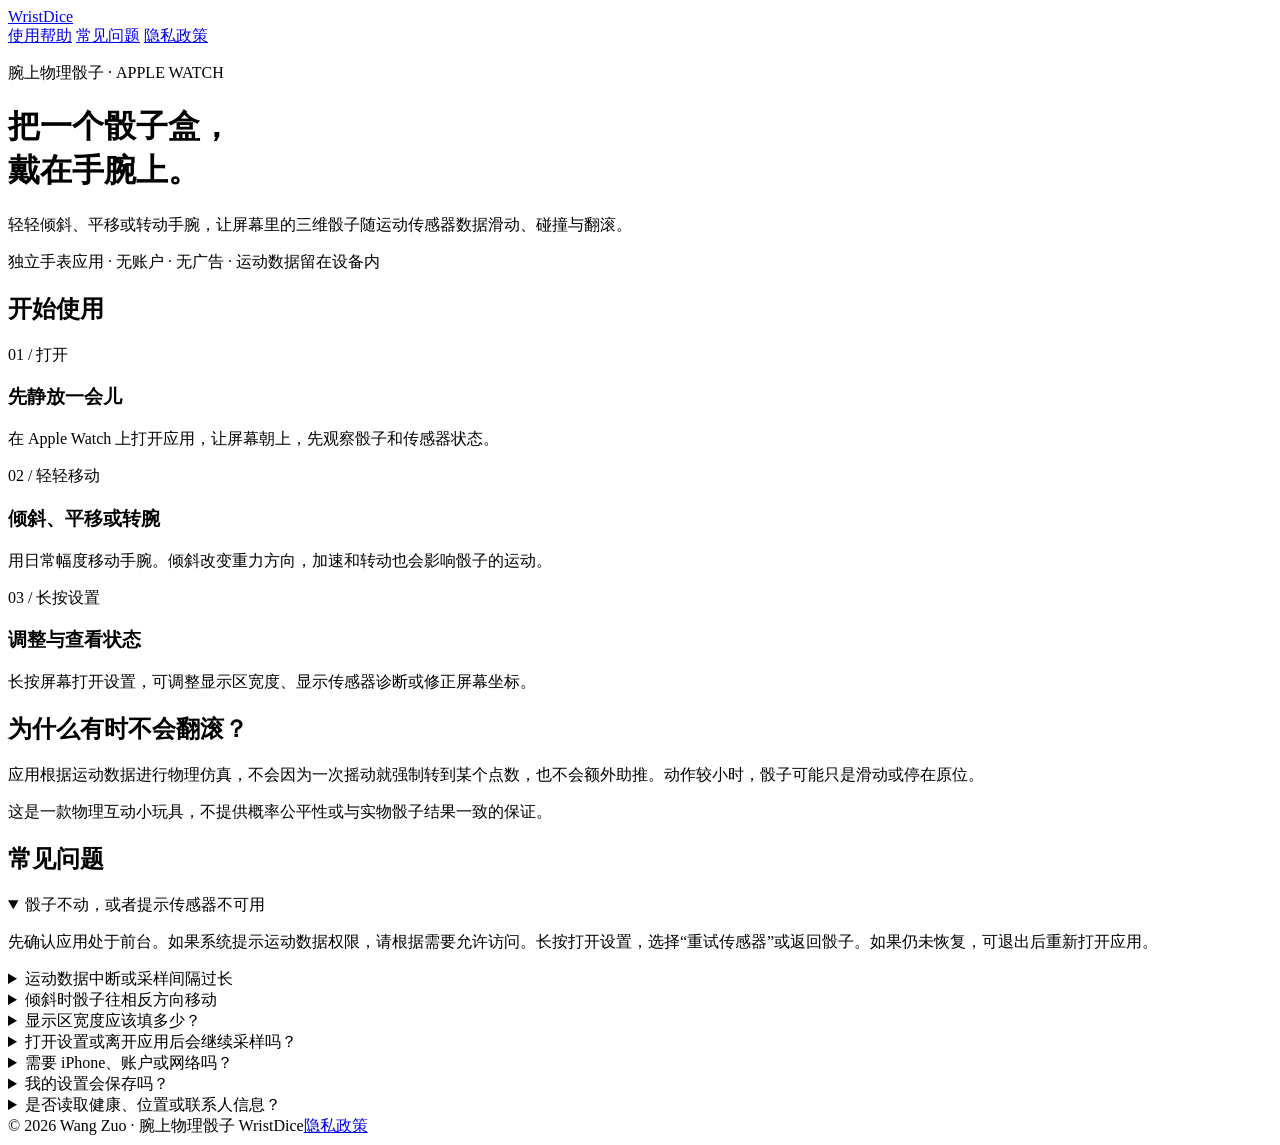
==== index.html @ 6f5874eb "Publish WristDice support website and privacy policy" ====
<!-- Generated by Trae Work -->
<!DOCTYPE html>
<html lang="zh-CN">
<head>
  <meta charset="utf-8">
  <meta name="viewport" content="width=device-width, initial-scale=1">
  <meta name="description" content="腕上物理骰子 WristDice 使用帮助：倾斜与转腕、设置、传感器问题和隐私说明。">
  <title>使用帮助 · 腕上物理骰子 WristDice</title>
  <link rel="stylesheet" href="assets/site.css">
  <script src="assets/contact-config.js" defer></script>
  <script src="assets/contact.js" defer></script>
</head>
<body>
  <div class="wrap">
    <header class="topbar">
      <a class="brand" href="index.html">WristDice</a>
      <nav class="nav" aria-label="网站导航">
        <a href="#start">使用帮助</a>
        <a href="#faq">常见问题</a>
        <a href="privacy.html">隐私政策</a>
      </nav>
    </header>
    <main>
      <div class="hero">
        <p class="eyebrow">腕上物理骰子 · APPLE WATCH</p>
        <h1>把一个骰子盒，<br>戴在手腕上。</h1>
        <p>轻轻倾斜、平移或转动手腕，让屏幕里的三维骰子随运动传感器数据滑动、碰撞与翻滚。</p>
        <p class="meta">独立手表应用 · 无账户 · 无广告 · 运动数据留在设备内</p>
      </div>
      <section id="start" aria-labelledby="start-title">
        <h2 id="start-title">开始使用</h2>
        <div class="cards">
          <article class="card"><span class="step">01 / 打开</span><h3>先静放一会儿</h3><p>在 Apple Watch 上打开应用，让屏幕朝上，先观察骰子和传感器状态。</p></article>
          <article class="card"><span class="step">02 / 轻轻移动</span><h3>倾斜、平移或转腕</h3><p>用日常幅度移动手腕。倾斜改变重力方向，加速和转动也会影响骰子的运动。</p></article>
          <article class="card"><span class="step">03 / 长按设置</span><h3>调整与查看状态</h3><p>长按屏幕打开设置，可调整显示区宽度、显示传感器诊断或修正屏幕坐标。</p></article>
        </div>
      </section>
      <section class="note">
        <h2>为什么有时不会翻滚？</h2>
        <p>应用根据运动数据进行物理仿真，不会因为一次摇动就强制转到某个点数，也不会额外助推。动作较小时，骰子可能只是滑动或停在原位。</p>
        <p class="muted">这是一款物理互动小玩具，不提供概率公平性或与实物骰子结果一致的保证。</p>
      </section>
      <section id="faq" aria-labelledby="faq-title">
        <h2 id="faq-title">常见问题</h2>
        <details open><summary>骰子不动，或者提示传感器不可用</summary><p>先确认应用处于前台。如果系统提示运动数据权限，请根据需要允许访问。长按打开设置，选择“重试传感器”或返回骰子。如果仍未恢复，可退出后重新打开应用。</p></details>
        <details><summary>运动数据中断或采样间隔过长</summary><p>应用会暂停仿真，避免继续使用过期的数据。长按打开设置后重试。反馈问题时，请附上提示文字、手表型号与 watchOS 版本。</p></details>
        <details><summary>倾斜时骰子往相反方向移动</summary><p>默认方向会根据表冠位置适配。缓慢抬高手表右边，骰子应向左移动。如果方向相反，可长按打开设置，切换“屏幕坐标额外旋转 180°”后再检查。</p></details>
        <details><summary>显示区宽度应该填多少？</summary><p>填写屏幕显示区域的实际宽度，而不是表壳标称尺寸。可在 28–42 mm 之间调整。这个值用于设置虚拟盒子的物理宽度；骰子边长为 9 mm，盒子深度为 20 mm。</p></details>
        <details><summary>打开设置或离开应用后会继续采样吗？</summary><p>打开设置、应用不再处于活动状态或退出时，会停止运动采样并暂停仿真。返回前台并关闭设置后恢复。</p></details>
        <details><summary>需要 iPhone、账户或网络吗？</summary><p>骰子互动在 Apple Watch 上独立运行，不要求应用账户，也不通过网络发送运动数据。应用的下载和安装由 Apple 的分发平台处理。</p></details>
        <details><summary>我的设置会保存吗？</summary><p>显示区宽度、诊断开关和坐标修正开关保存在设备本地，再次打开应用时会读取这些设置。</p></details>
        <details><summary>是否读取健康、位置或联系人信息？</summary><p>1.0 版本的骰子互动使用设备运动数据，不读取健康记录、位置、联系人、照片或麦克风数据。详细处理方式见<a href="privacy.html">隐私政策</a>。</p></details>
      </section>
      <section id="contact" class="card" hidden aria-labelledby="contact-title">
        <h2 id="contact-title">联系支持</h2>
        <p>请在邮件中描述遇到的问题，并附上手表型号、watchOS 版本、应用版本、表冠方向与诊断页面显示的采样频率。</p>
        <p>无需提供密码或完整运动记录。</p>
        <a class="button" data-support-email href="#contact">发送支持邮件</a>
        <p class="muted" style="margin-top:14px" data-support-address></p>
      </section>
    </main>
    <footer><span>© 2026 Wang Zuo · 腕上物理骰子 WristDice</span><a href="privacy.html">隐私政策</a></footer>
  </div>
</body>
</html>
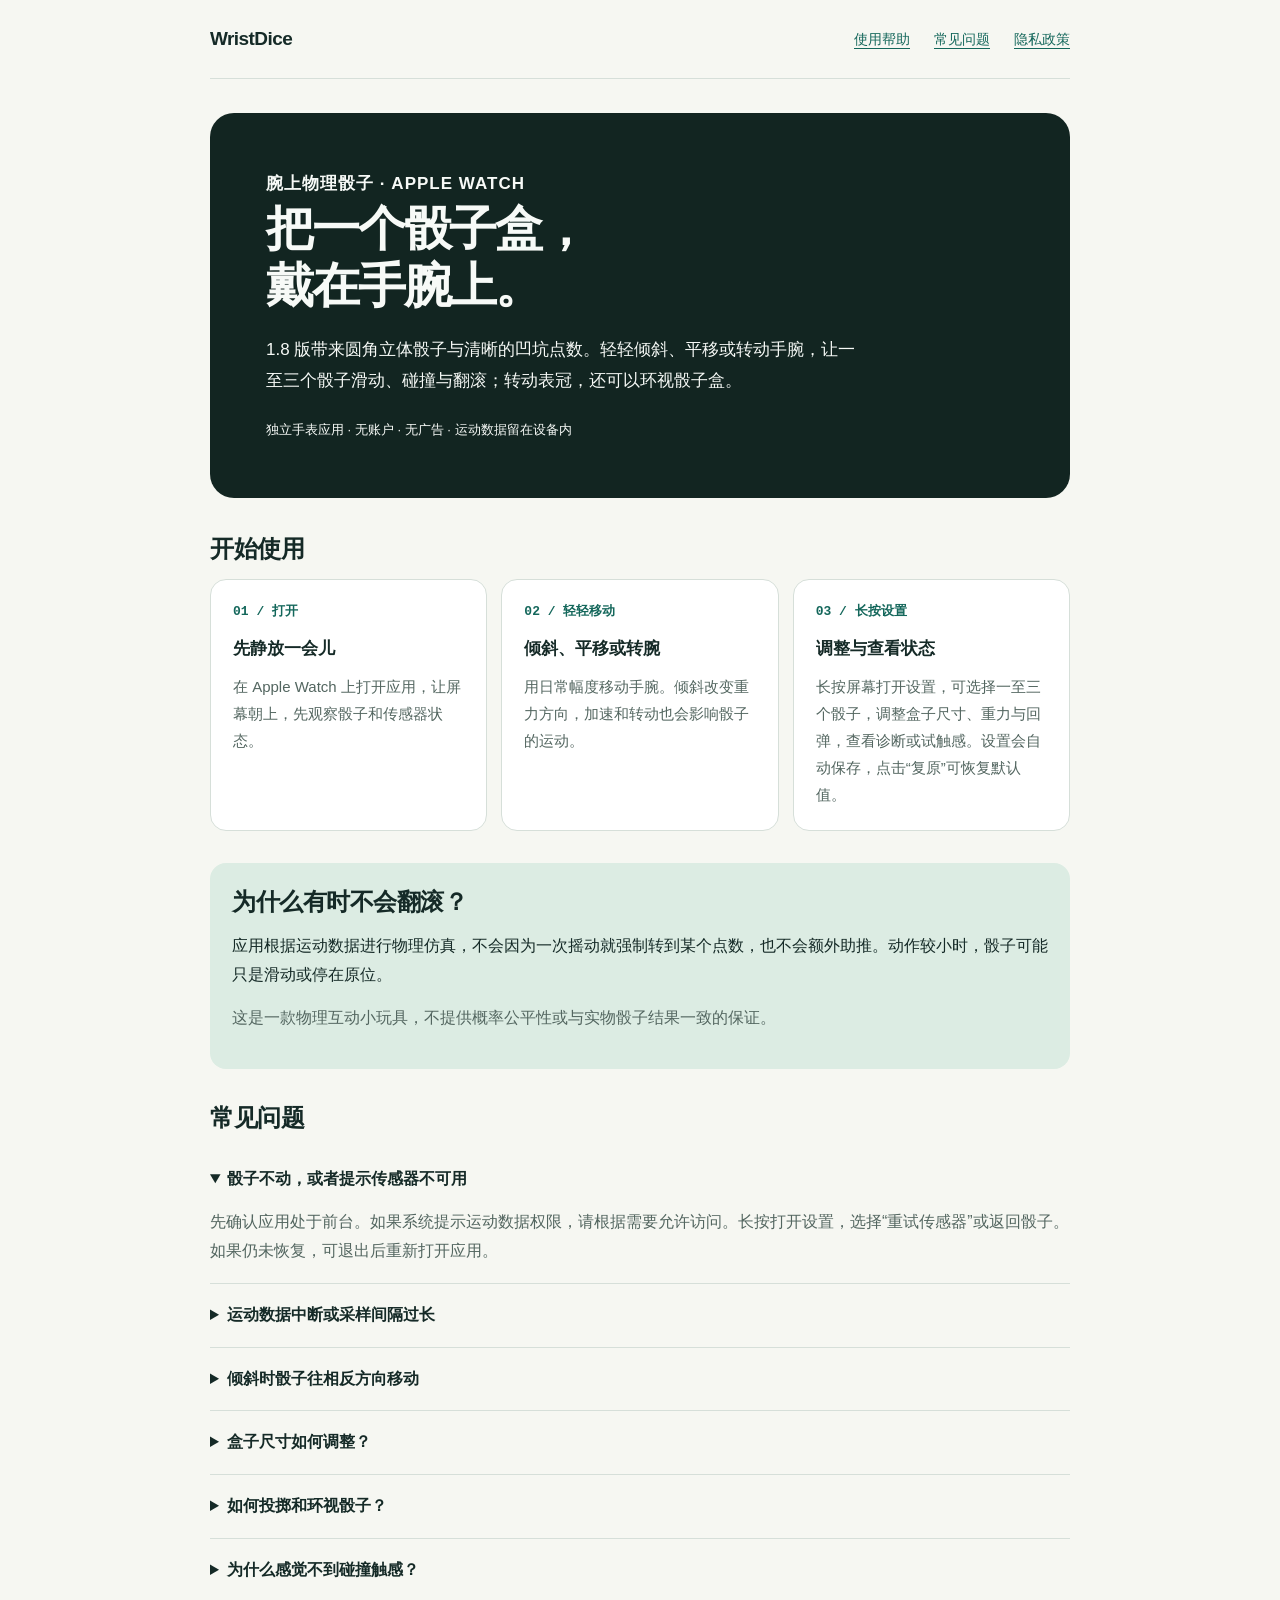
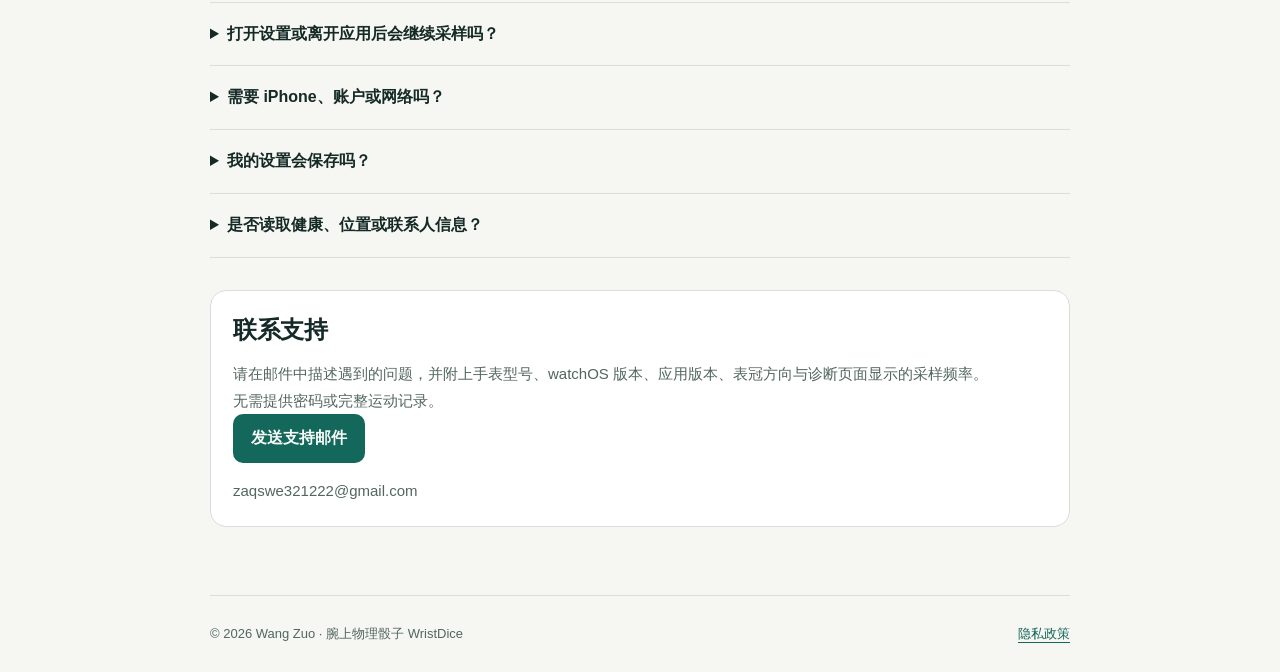
==== commit 5a26ee36: "Update support for WristDice 1.8 Updated content for the app description, usage instructions, and FA" ====
--- a/index.html
+++ b/index.html
@@ -24,7 +24,7 @@
       <div class="hero">
         <p class="eyebrow">腕上物理骰子 · APPLE WATCH</p>
         <h1>把一个骰子盒，<br>戴在手腕上。</h1>
-        <p>轻轻倾斜、平移或转动手腕，让屏幕里的三维骰子随运动传感器数据滑动、碰撞与翻滚。</p>
+        <p>1.8 版带来圆角立体骰子与清晰的凹坑点数。轻轻倾斜、平移或转动手腕，让一至三个骰子滑动、碰撞与翻滚；转动表冠，还可以环视骰子盒。</p>
         <p class="meta">独立手表应用 · 无账户 · 无广告 · 运动数据留在设备内</p>
       </div>
       <section id="start" aria-labelledby="start-title">
@@ -32,7 +32,7 @@
         <div class="cards">
           <article class="card"><span class="step">01 / 打开</span><h3>先静放一会儿</h3><p>在 Apple Watch 上打开应用，让屏幕朝上，先观察骰子和传感器状态。</p></article>
           <article class="card"><span class="step">02 / 轻轻移动</span><h3>倾斜、平移或转腕</h3><p>用日常幅度移动手腕。倾斜改变重力方向，加速和转动也会影响骰子的运动。</p></article>
-          <article class="card"><span class="step">03 / 长按设置</span><h3>调整与查看状态</h3><p>长按屏幕打开设置，可调整显示区宽度、显示传感器诊断或修正屏幕坐标。</p></article>
+          <article class="card"><span class="step">03 / 长按设置</span><h3>调整与查看状态</h3><p>长按屏幕打开设置，可选择一至三个骰子，调整盒子尺寸、重力与回弹，查看诊断或试触感。设置会自动保存，点击“复原”可恢复默认值。</p></article>
         </div>
       </section>
       <section class="note">
@@ -44,12 +44,14 @@
         <h2 id="faq-title">常见问题</h2>
         <details open><summary>骰子不动，或者提示传感器不可用</summary><p>先确认应用处于前台。如果系统提示运动数据权限，请根据需要允许访问。长按打开设置，选择“重试传感器”或返回骰子。如果仍未恢复，可退出后重新打开应用。</p></details>
         <details><summary>运动数据中断或采样间隔过长</summary><p>应用会暂停仿真，避免继续使用过期的数据。长按打开设置后重试。反馈问题时，请附上提示文字、手表型号与 watchOS 版本。</p></details>
-        <details><summary>倾斜时骰子往相反方向移动</summary><p>默认方向会根据表冠位置适配。缓慢抬高手表右边，骰子应向左移动。如果方向相反，可长按打开设置，切换“屏幕坐标额外旋转 180°”后再检查。</p></details>
-        <details><summary>显示区宽度应该填多少？</summary><p>填写屏幕显示区域的实际宽度，而不是表壳标称尺寸。可在 28–42 mm 之间调整。这个值用于设置虚拟盒子的物理宽度；骰子边长为 9 mm，盒子深度为 20 mm。</p></details>
-        <details><summary>打开设置或离开应用后会继续采样吗？</summary><p>打开设置、应用不再处于活动状态或退出时，会停止运动采样并暂停仿真。返回前台并关闭设置后恢复。</p></details>
+        <details><summary>倾斜时骰子往相反方向移动</summary><p>应用自动读取 watchOS 的左右手与表冠方向设置。请先确认手表“设置 → 通用 → 方向”与实际佩戴一致，再缓慢抬高手表右边，骰子应向左移动。</p></details>
+        <details><summary>盒子尺寸如何调整？</summary><p>默认尺寸按手表显示区适配。宽度使用显示区域的实际宽度，而非表壳标称尺寸，可在 28–42 mm 内调整；盒深可在 18–70 mm 内调整。一至三个骰子的边长分别为 9、8、7.2 mm。</p></details>
+        <details><summary>如何投掷和环视骰子？</summary><p>双击骰子画面可施加一次投掷冲量；点“抛入”可从上方落入骰子。转动表冠可绕盒子观察，停转后视角会平滑回到默认位置。系统支持的双指互点也可触发“抛入”。</p></details>
+        <details><summary>为什么感觉不到碰撞触感？</summary><p>只有达到强度与节奏条件的撞击才会请求短促系统触感。长按进入设置，点“试触感”检查输出，再查看诊断里的撞击数与反馈数；同时检查系统触感设置。</p></details>
+        <details><summary>打开设置或离开应用后会继续采样吗？</summary><p>打开设置或真正进入后台时，应用停止采样并暂停仿真。短暂抬腕状态变化会继续处理；系统暗屏可能限制帧率和手势。返回前台后会清除旧采样间隔再恢复。</p></details>
         <details><summary>需要 iPhone、账户或网络吗？</summary><p>骰子互动在 Apple Watch 上独立运行，不要求应用账户，也不通过网络发送运动数据。应用的下载和安装由 Apple 的分发平台处理。</p></details>
-        <details><summary>我的设置会保存吗？</summary><p>显示区宽度、诊断开关和坐标修正开关保存在设备本地，再次打开应用时会读取这些设置。</p></details>
-        <details><summary>是否读取健康、位置或联系人信息？</summary><p>1.0 版本的骰子互动使用设备运动数据，不读取健康记录、位置、联系人、照片或麦克风数据。详细处理方式见<a href="privacy.html">隐私政策</a>。</p></details>
+        <details><summary>我的设置会保存吗？</summary><p>骰子数量、盒子尺寸、重力、回弹与诊断开关保存在设备本地，再次打开应用时会自动恢复。设置中的“复原”按钮可恢复默认配置。</p></details>
+        <details><summary>是否读取健康、位置或联系人信息？</summary><p>1.8 版本的骰子互动使用设备运动数据，不读取健康记录、位置、联系人、照片或麦克风数据。详细处理方式见<a href="privacy.html">隐私政策</a>。</p></details>
       </section>
       <section id="contact" class="card" hidden aria-labelledby="contact-title">
         <h2 id="contact-title">联系支持</h2>
--- a/assets/site.css
+++ b/assets/site.css
@@ -0,0 +1,61 @@
+:root {
+  --bg: #f6f7f2; --bg2: #ffffff; --ink: #152a27; --muted: #536660;
+  --rule: #d6dfd9; --accent: #14675b; --accent2: #dcece3;
+  --night: #122521; --light: #f7faf7;
+  --font: -apple-system, BlinkMacSystemFont, "PingFang SC", "Microsoft YaHei", sans-serif;
+  --font-mono: ui-monospace, "SFMono-Regular", monospace;
+  --max: 860px;
+}
+* { box-sizing: border-box; }
+html { scroll-behavior: smooth; }
+body { margin: 0; background: var(--bg); color: var(--ink); font: 16px/1.8 var(--font); }
+a { color: var(--accent); text-underline-offset: 4px; overflow-wrap: anywhere; }
+a:hover { text-decoration-thickness: 2px; }
+:focus-visible { outline: 3px solid var(--accent); outline-offset: 5px; }
+.wrap { width: min(var(--max), calc(100% - 40px)); margin-inline: auto; }
+.topbar { display: flex; align-items: center; justify-content: space-between; gap: 24px; padding-block: 22px; border-bottom: 1px solid var(--rule); }
+.brand { color: var(--ink); text-decoration: none; font-size: 19px; font-weight: 750; letter-spacing: -.03em; }
+.nav { display: flex; gap: 24px; flex-wrap: wrap; font-size: 14px; }
+.hero { margin-block: 34px; padding: clamp(26px, 6vw, 56px); background: var(--night); color: var(--light); border-radius: 24px; }
+.eyebrow { margin: 0 0 14px; font-size: 13px; font-weight: 600; letter-spacing: .06em; }
+h1 { margin: 0 0 20px; font-size: clamp(30px, 6vw, 48px); line-height: 1.2; letter-spacing: -.045em; }
+.hero p { max-width: 590px; margin: 0; font-size: 17px; }
+.hero .meta { margin-top: 22px; font-size: 13px; }
+.hero a { color: var(--light); }
+main { padding-bottom: 36px; }
+section { margin-block: 32px; scroll-margin-top: 22px; }
+h2 { margin: 0 0 14px; font-size: 24px; line-height: 1.4; letter-spacing: -.02em; }
+h3 { margin: 0 0 8px; font-size: 17px; }
+p { margin: 0 0 14px; }
+.cards { display: grid; grid-template-columns: repeat(3, 1fr); gap: 14px; }
+.card { background: var(--bg2); border: 1px solid var(--rule); border-radius: 16px; padding: 22px; }
+.card p { font-size: 15px; color: var(--muted); margin-bottom: 0; }
+.step { display: block; color: var(--accent); font: 600 13px var(--font-mono); margin-bottom: 14px; }
+.note { background: var(--accent2); border-radius: 16px; padding: 22px; }
+.muted { color: var(--muted); }
+details { border-bottom: 1px solid var(--rule); padding-block: 17px; }
+summary { cursor: pointer; font-weight: 650; padding-right: 16px; }
+details p { color: var(--muted); margin: 14px 0 0; }
+.button { display: inline-block; padding: 10px 18px; border-radius: 10px; color: var(--light); background: var(--accent); font-weight: 650; text-decoration: none; }
+.policy { max-width: 720px; padding-top: 24px; }
+.policy section { margin-block: 34px; }
+.policy h2 { font-size: 21px; }
+.policy ul { padding-left: 22px; }
+footer { border-top: 1px solid var(--rule); padding-block: 26px; color: var(--muted); font-size: 13px; display: flex; justify-content: space-between; gap: 20px; }
+[hidden] { display: none !important; }
+@media (max-width: 650px) {
+  .cards { grid-template-columns: 1fr; }
+  .topbar { align-items: flex-start; }
+  .nav { gap: 8px 16px; justify-content: flex-end; }
+  .hero { margin-block: 22px; border-radius: 18px; }
+  section { margin-block: 26px; }
+  footer { flex-direction: column; gap: 8px; }
+}
+@media (prefers-reduced-motion: reduce) { html { scroll-behavior: auto; } }
+@media print {
+  body { background: var(--bg2); }
+  .nav, .button { display: none; }
+  .hero { background: var(--bg2); color: var(--ink); padding: 0; }
+  section { break-inside: avoid; }
+  details p { display: block; }
+}
